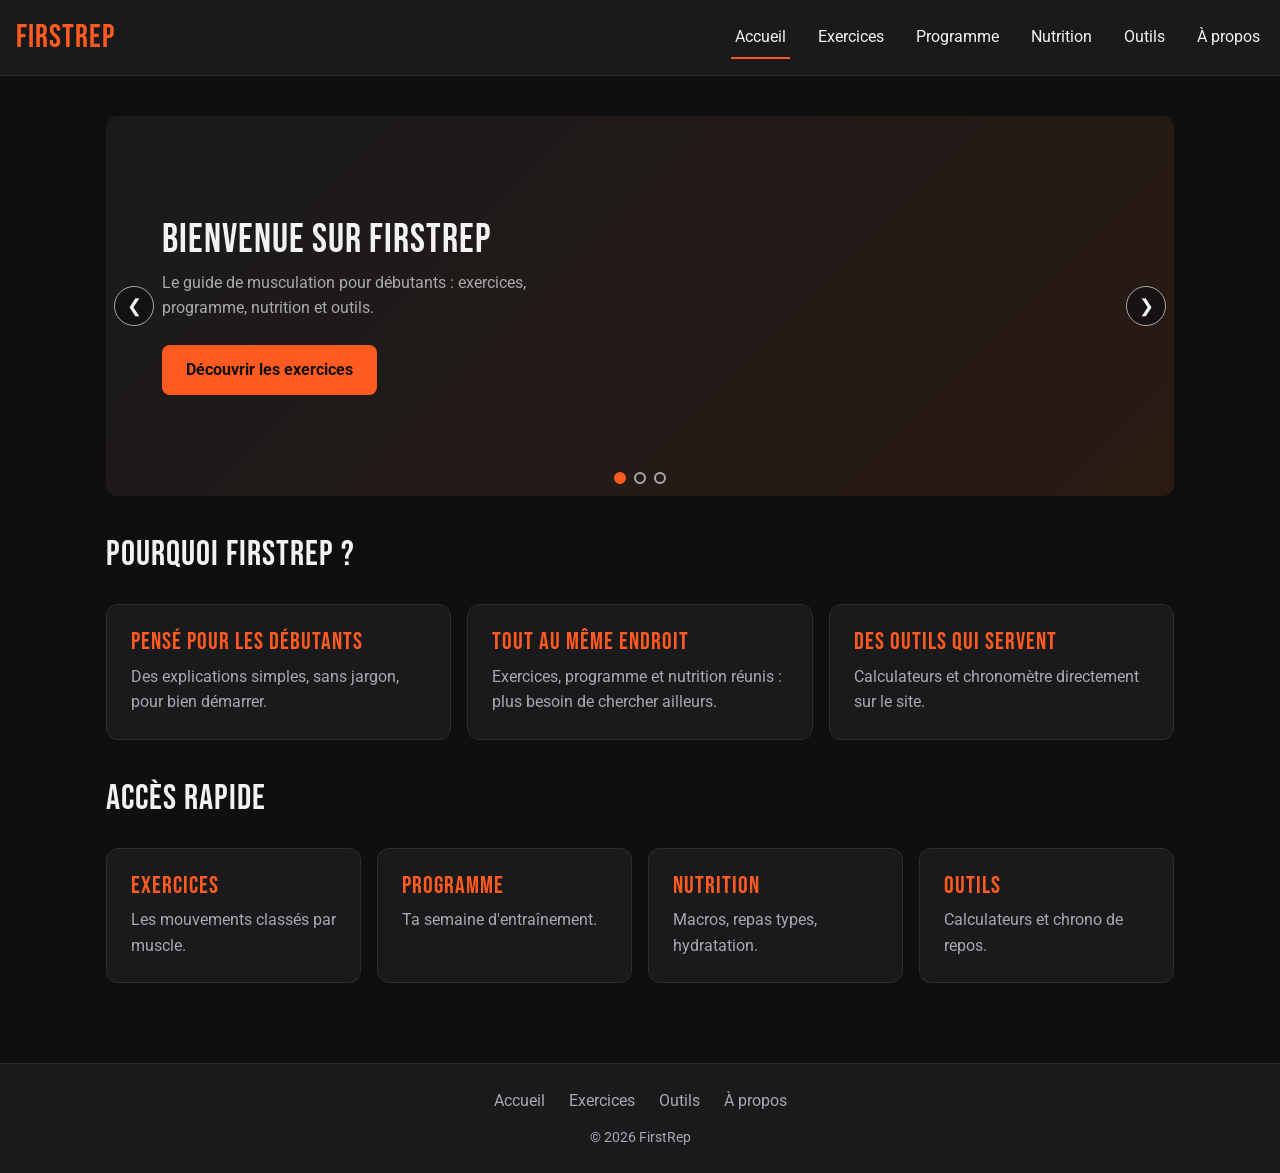
==== index.html @ 17fb89cc "changement" ====
<!DOCTYPE html>
<html lang="fr">
<head>
  <meta charset="UTF-8">
  <meta name="viewport" content="width=device-width, initial-scale=1.0">
  <meta name="description" content="FirstRep : le guide de musculation pour débutants (exercices, programme, nutrition, outils).">
  <title>FirstRep – Accueil</title>

  <link rel="preconnect" href="https://fonts.googleapis.com">
  <link rel="preconnect" href="https://fonts.gstatic.com" crossorigin>
  <link href="https://fonts.googleapis.com/css2?family=Bebas+Neue&family=Roboto:wght@400;700&display=swap" rel="stylesheet">

  <link rel="stylesheet" href="css/styles.css">
  <script src="js/menu.js" defer></script>
  <script src="js/carrousel.js" defer></script>
</head>
<body>

  <header class="site-header">
    <a class="logo" href="index.html">FirstRep</a>
    <button class="burger" type="button" aria-label="Ouvrir le menu" aria-expanded="false" aria-controls="menu-principal">☰</button>
    <nav id="menu-principal" class="nav-principale" aria-label="Navigation principale">
      <ul>
        <li><a href="index.html" aria-current="page">Accueil</a></li>
        <li><a href="pages/exercices.html">Exercices</a></li>
        <li><a href="pages/programme.html">Programme</a></li>
        <li><a href="pages/nutrition.html">Nutrition</a></li>
        <li><a href="pages/outils.html">Outils</a></li>
        <li><a href="pages/apropos.html">À propos</a></li>
      </ul>
    </nav>
  </header>

  <main>

    <div class="carrousel" role="region" aria-roledescription="carrousel" aria-label="Présentation de FirstRep">
      <div class="slides">
        <article class="slide actif">
          <h1>Bienvenue sur FirstRep</h1>
          <p>Le guide de musculation pour débutants : exercices, programme, nutrition et outils.</p>
          <a class="bouton" href="pages/exercices.html">Découvrir les exercices</a>
        </article>
        <article class="slide">
          <h2>Un programme clair</h2>
          <p>Un planning simple sur la semaine pour progresser sans te perdre.</p>
          <a class="bouton" href="pages/programme.html">Voir le programme</a>
        </article>
        <article class="slide">
          <h2>Des outils pratiques</h2>
          <p>Calcule ton IMC, estime tes besoins en calories et chronomètre tes temps de repos.</p>
          <a class="bouton" href="pages/outils.html">Ouvrir les outils</a>
        </article>
      </div>
      <button class="carrousel-btn precedent" type="button" aria-label="Diapositive précédente">&#10094;</button>
      <button class="carrousel-btn suivant" type="button" aria-label="Diapositive suivante">&#10095;</button>
      <div class="points"></div>
    </div>

    <section class="bloc">
      <h2>Pourquoi FirstRep ?</h2>
      <div class="cartes cartes-3">
        <article class="carte">
          <h3>Pensé pour les débutants</h3>
          <p>Des explications simples, sans jargon, pour bien démarrer.</p>
        </article>
        <article class="carte">
          <h3>Tout au même endroit</h3>
          <p>Exercices, programme et nutrition réunis : plus besoin de chercher ailleurs.</p>
        </article>
        <article class="carte">
          <h3>Des outils qui servent</h3>
          <p>Calculateurs et chronomètre directement sur le site.</p>
        </article>
      </div>
    </section>

    <section class="bloc">
      <h2>Accès rapide</h2>
      <div class="cartes cartes-4">
        <a class="carte carte-lien" href="pages/exercices.html">
          <h3>Exercices</h3>
          <p>Les mouvements classés par muscle.</p>
        </a>
        <a class="carte carte-lien" href="pages/programme.html">
          <h3>Programme</h3>
          <p>Ta semaine d'entraînement.</p>
        </a>
        <a class="carte carte-lien" href="pages/nutrition.html">
          <h3>Nutrition</h3>
          <p>Macros, repas types, hydratation.</p>
        </a>
        <a class="carte carte-lien" href="pages/outils.html">
          <h3>Outils</h3>
          <p>Calculateurs et chrono de repos.</p>
        </a>
      </div>
    </section>

  </main>

  <footer class="site-footer">
    <nav aria-label="Navigation du pied de page">
      <ul>
        <li><a href="index.html">Accueil</a></li>
        <li><a href="pages/exercices.html">Exercices</a></li>
        <li><a href="pages/outils.html">Outils</a></li>
        <li><a href="pages/apropos.html">À propos</a></li>
      </ul>
    </nav>
    <p>© 2026 FirstRep</p>
  </footer>

</body>
</html>
---- css/styles.css ----
/* ===== Variables (charte graphique) ===== */
:root {
  --fond: #0F0F10;
  --fond-2: #1A1A1D;
  --accent: #FF5A1F;
  --accent-hover: #FF7A45;
  --texte: #F2F2F0;
  --texte-2: #A8A8AD;
  --succes: #2ECC71;
  --erreur: #FF4D4F;

  --police-titre: "Bebas Neue", Impact, sans-serif;
  --police-texte: "Roboto", Arial, sans-serif;

  --rayon: 12px;
  --largeur-max: 1100px;
}

/* ===== Base ===== */
*, *::before, *::after {
  box-sizing: border-box;
}

body {
  margin: 0;
  min-height: 100vh;
  display: flex;
  flex-direction: column;
  background: var(--fond);
  color: var(--texte);
  font-family: var(--police-texte);
  font-size: 1rem;
  line-height: 1.6;
}

main {
  flex: 1;
  width: 100%;
  max-width: var(--largeur-max);
  margin: 0 auto;
  padding: 40px 16px;
}

h1, h2, h3 {
  font-family: var(--police-titre);
  font-weight: 400;
  letter-spacing: 1px;
  line-height: 1.1;
}

h1 { font-size: 2.5rem; }
h2 { font-size: 1.8rem; }

a { color: var(--accent); }
a:hover { color: var(--accent-hover); }

/* ===== Header ===== */
.site-header {
  position: sticky;
  top: 0;
  z-index: 100;
  display: flex;
  flex-wrap: wrap;
  align-items: center;
  justify-content: space-between;
  padding: 12px 16px;
  background: var(--fond-2);
  border-bottom: 1px solid #2c2c31;
}

.logo {
  font-family: var(--police-titre);
  font-size: 2rem;
  letter-spacing: 1px;
  color: var(--accent);
  text-decoration: none;
}

.burger {
  padding: 4px 12px;
  background: none;
  border: 1px solid var(--texte-2);
  border-radius: 8px;
  color: var(--texte);
  font-size: 1.5rem;
  cursor: pointer;
}

.burger:hover {
  border-color: var(--accent);
  color: var(--accent);
}

/* ===== Navigation (mobile : cachée jusqu'au clic sur le burger) ===== */
.nav-principale {
  display: none;
  flex-basis: 100%;
}

.nav-principale.ouvert {
  display: block;
}

.nav-principale ul {
  margin: 12px 0 0;
  padding: 0;
  list-style: none;
  display: flex;
  flex-direction: column;
  gap: 4px;
}

.nav-principale a {
  display: block;
  padding: 8px 4px;
  color: var(--texte);
  text-decoration: none;
  border-bottom: 2px solid transparent;
}

.nav-principale a:hover,
.nav-principale a[aria-current="page"] {
  border-bottom-color: var(--accent);
}

/* ===== Footer ===== */
.site-footer {
  padding: 24px 16px;
  background: var(--fond-2);
  border-top: 1px solid #2c2c31;
  text-align: center;
  color: var(--texte-2);
}

.site-footer ul {
  margin: 0 0 12px;
  padding: 0;
  list-style: none;
  display: flex;
  flex-wrap: wrap;
  justify-content: center;
  gap: 8px 24px;
}

.site-footer a {
  color: var(--texte-2);
  text-decoration: none;
}

.site-footer a:hover {
  color: var(--accent);
}

.site-footer p {
  margin: 0;
  font-size: 0.9rem;
}

/* ===== Bureau (à partir de 768px) ===== */
@media (min-width: 768px) {
  h1 { font-size: 3.5rem; }
  h2 { font-size: 2.2rem; }

  .burger {
    display: none;
  }

  .nav-principale {
    display: block;
    flex-basis: auto;
  }

  .nav-principale ul {
    margin: 0;
    flex-direction: row;
    gap: 24px;
  }
}


/* ===== Boutons ===== */
.bouton {
  display: inline-block;
  padding: 12px 24px;
  background: var(--accent);
  color: var(--fond);
  font-weight: 700;
  text-decoration: none;
  border-radius: 8px;
  transition: transform 0.2s, background 0.2s;
}

.bouton:hover {
  background: var(--accent-hover);
  color: var(--fond);
  transform: scale(1.05);
}

/* ===== Carrousel ===== */
.carrousel {
  position: relative;
  margin-bottom: 40px;
  border-radius: var(--rayon);
  overflow: hidden;
}

.slide {
  display: none;
  flex-direction: column;
  align-items: flex-start;
  justify-content: center;
  gap: 8px;
  min-height: 320px;
  padding: 40px 56px;
  background: linear-gradient(135deg, var(--fond-2), #2a1a12);
}

.slide:nth-child(2) { background: linear-gradient(135deg, var(--fond-2), #1c1c24); }
.slide:nth-child(3) { background: linear-gradient(135deg, var(--fond-2), #12241a); }

.slide.actif {
  display: flex;
  animation: apparition 0.6s ease;
}

.slide h1, .slide h2 {
  margin: 0;
  font-size: 2.5rem;
}

.slide p {
  margin: 0 0 16px;
  max-width: 50ch;
  color: var(--texte-2);
}

@keyframes apparition {
  from { opacity: 0; transform: translateY(10px); }
  to   { opacity: 1; transform: translateY(0); }
}

.carrousel-btn {
  position: absolute;
  top: 50%;
  transform: translateY(-50%);
  width: 40px;
  height: 40px;
  background: rgba(15, 15, 16, 0.7);
  border: 1px solid var(--texte-2);
  border-radius: 50%;
  color: var(--texte);
  font-size: 1.1rem;
  cursor: pointer;
}

.carrousel-btn:hover {
  border-color: var(--accent);
  color: var(--accent);
}

.precedent { left: 8px; }
.suivant   { right: 8px; }

.points {
  position: absolute;
  bottom: 12px;
  left: 0;
  right: 0;
  display: flex;
  justify-content: center;
  gap: 8px;
}

.point {
  width: 12px;
  height: 12px;
  padding: 0;
  background: transparent;
  border: 2px solid var(--texte-2);
  border-radius: 50%;
  cursor: pointer;
}

.point.actif {
  background: var(--accent);
  border-color: var(--accent);
}

/* ===== Blocs et cartes ===== */
.bloc {
  margin-bottom: 40px;
}

.cartes {
  display: grid;
  gap: 16px;
  grid-template-columns: 1fr;
}

.carte {
  padding: 24px;
  background: var(--fond-2);
  border: 1px solid #2c2c31;
  border-radius: var(--rayon);
  transition: transform 0.2s, border-color 0.2s;
}

.carte h3 {
  margin: 0 0 8px;
  font-size: 1.5rem;
  color: var(--accent);
}

.carte p {
  margin: 0;
  color: var(--texte-2);
}

.carte-lien {
  display: block;
  color: var(--texte);
  text-decoration: none;
}

.carte-lien:hover {
  color: var(--texte);
}

.carte:hover {
  transform: translateY(-4px);
  border-color: var(--accent);
}

@media (prefers-reduced-motion: reduce) {
  .slide.actif { animation: none; }
  .bouton, .carte { transition: none; }
}

/* ===== Tablette et bureau ===== */
@media (min-width: 768px) {
  .cartes-3 { grid-template-columns: repeat(3, 1fr); }
  .cartes-4 { grid-template-columns: repeat(2, 1fr); }
}

@media (min-width: 1024px) {
  .cartes-4 { grid-template-columns: repeat(4, 1fr); }
  .slide { min-height: 380px; }
}




/* ===== Page Exercices ===== */
.intro {
  max-width: 60ch;
  color: var(--texte-2);
}

.filtres {
  display: flex;
  flex-wrap: wrap;
  gap: 8px;
  margin-bottom: 16px;
}

.filtre {
  padding: 8px 16px;
  background: var(--fond-2);
  border: 1px solid #2c2c31;
  border-radius: 999px;
  color: var(--texte);
  font-family: var(--police-texte);
  font-size: 0.95rem;
  cursor: pointer;
  transition: background 0.2s, border-color 0.2s;
}

.filtre:hover {
  border-color: var(--accent);
}

.filtre.actif {
  background: var(--accent);
  border-color: var(--accent);
  color: var(--fond);
  font-weight: 700;
}

.compteur {
  margin: 0 0 16px;
  color: var(--texte-2);
  font-size: 0.9rem;
}

.carte[hidden] {
  display: none;
}

.badge {
  display: inline-block;
  margin-bottom: 8px;
  padding: 2px 10px;
  border: 1px solid var(--accent);
  border-radius: 999px;
  color: var(--accent);
  font-size: 0.8rem;
}

/* ===== Tableaux ===== */
.tableau-conteneur {
  overflow-x: auto;
  border: 1px solid #2c2c31;
  border-radius: var(--rayon);
}

table {
  width: 100%;
  min-width: 480px;
  border-collapse: collapse;
}

caption {
  padding: 12px;
  color: var(--texte-2);
  font-size: 0.9rem;
  text-align: left;
}

th, td {
  padding: 12px 16px;
  text-align: left;
}

thead th {
  background: var(--accent);
  color: var(--fond);
}

tbody tr:nth-child(even) {
  background: var(--fond-2);
}

tbody th {
  font-weight: 400;
}

.note {
  margin-top: 16px;
  color: var(--texte-2);
  font-size: 0.9rem;
}

@media (min-width: 768px) {
  .cartes-liste { grid-template-columns: repeat(2, 1fr); }
}

@media (min-width: 1024px) {
  .cartes-liste { grid-template-columns: repeat(3, 1fr); }
}
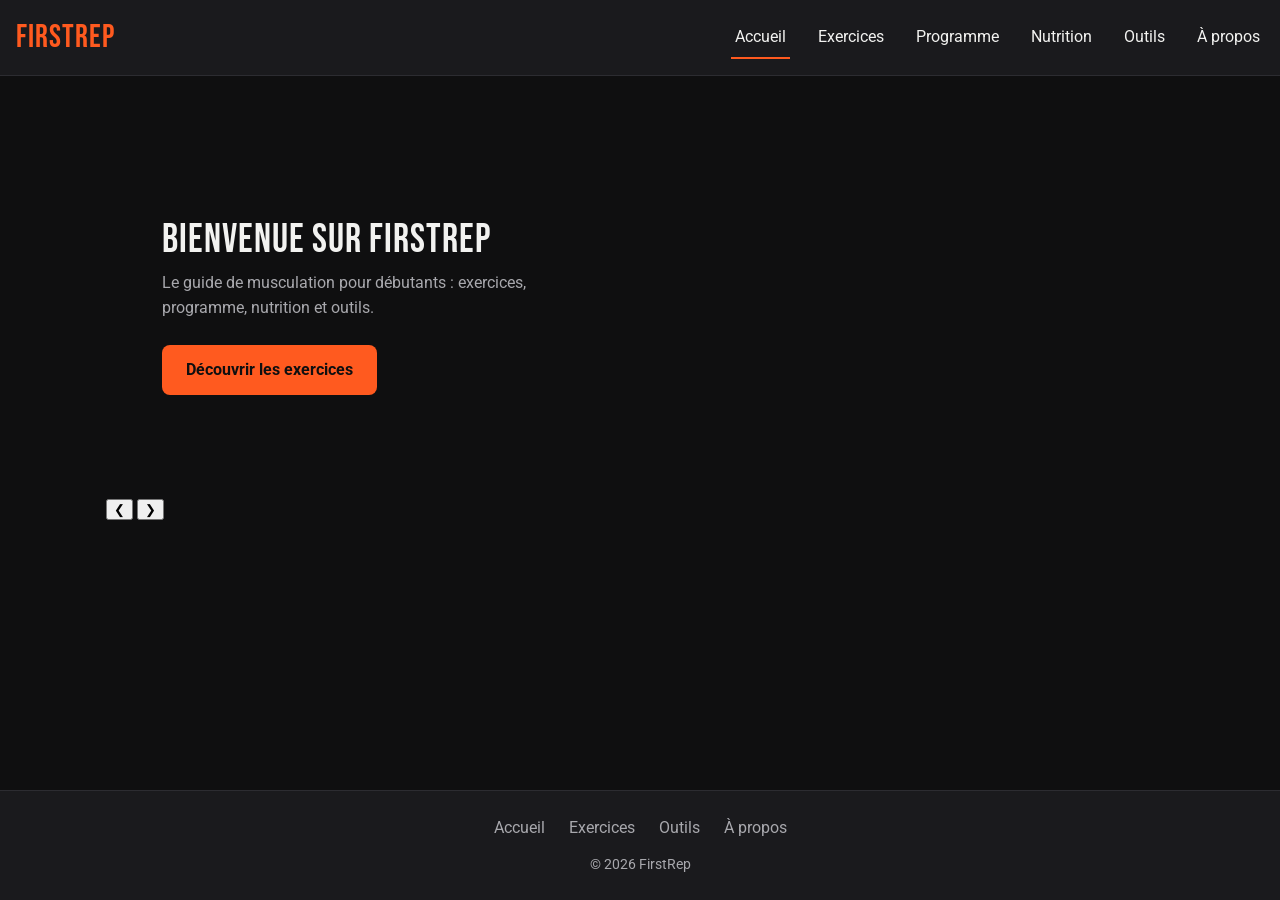
==== commit a1c9e9f4: "suite" ====
--- a/index.html
+++ b/index.html
@@ -18,7 +18,7 @@
 
   <header class="site-header">
     <a class="logo" href="index.html">FirstRep</a>
-    <button class="burger" type="button" aria-label="Ouvrir le menu" aria-expanded="false" aria-controls="menu-principal">☰</button>
+    <button class="burger" type="button"  aria-controls="menu-principal">☰</button>
     <nav id="menu-principal" class="nav-principale" aria-label="Navigation principale">
       <ul>
         <li><a href="index.html" aria-current="page">Accueil</a></li>
@@ -56,45 +56,7 @@
       <div class="points"></div>
     </div>
 
-    <section class="bloc">
-      <h2>Pourquoi FirstRep ?</h2>
-      <div class="cartes cartes-3">
-        <article class="carte">
-          <h3>Pensé pour les débutants</h3>
-          <p>Des explications simples, sans jargon, pour bien démarrer.</p>
-        </article>
-        <article class="carte">
-          <h3>Tout au même endroit</h3>
-          <p>Exercices, programme et nutrition réunis : plus besoin de chercher ailleurs.</p>
-        </article>
-        <article class="carte">
-          <h3>Des outils qui servent</h3>
-          <p>Calculateurs et chronomètre directement sur le site.</p>
-        </article>
-      </div>
-    </section>
 
-    <section class="bloc">
-      <h2>Accès rapide</h2>
-      <div class="cartes cartes-4">
-        <a class="carte carte-lien" href="pages/exercices.html">
-          <h3>Exercices</h3>
-          <p>Les mouvements classés par muscle.</p>
-        </a>
-        <a class="carte carte-lien" href="pages/programme.html">
-          <h3>Programme</h3>
-          <p>Ta semaine d'entraînement.</p>
-        </a>
-        <a class="carte carte-lien" href="pages/nutrition.html">
-          <h3>Nutrition</h3>
-          <p>Macros, repas types, hydratation.</p>
-        </a>
-        <a class="carte carte-lien" href="pages/outils.html">
-          <h3>Outils</h3>
-          <p>Calculateurs et chrono de repos.</p>
-        </a>
-      </div>
-    </section>
 
   </main>
 
--- a/css/styles.css
+++ b/css/styles.css
@@ -197,12 +197,7 @@
 }
 
 /* ===== Carrousel ===== */
-.carrousel {
-  position: relative;
-  margin-bottom: 40px;
-  border-radius: var(--rayon);
-  overflow: hidden;
-}
+
 
 .slide {
   display: none;
@@ -212,11 +207,8 @@
   gap: 8px;
   min-height: 320px;
   padding: 40px 56px;
-  background: linear-gradient(135deg, var(--fond-2), #2a1a12);
-}
-
-.slide:nth-child(2) { background: linear-gradient(135deg, var(--fond-2), #1c1c24); }
-.slide:nth-child(3) { background: linear-gradient(135deg, var(--fond-2), #12241a); }
+
+}
 
 .slide.actif {
   display: flex;
@@ -239,24 +231,9 @@
   to   { opacity: 1; transform: translateY(0); }
 }
 
-.carrousel-btn {
-  position: absolute;
-  top: 50%;
-  transform: translateY(-50%);
-  width: 40px;
-  height: 40px;
-  background: rgba(15, 15, 16, 0.7);
-  border: 1px solid var(--texte-2);
-  border-radius: 50%;
-  color: var(--texte);
-  font-size: 1.1rem;
-  cursor: pointer;
-}
-
-.carrousel-btn:hover {
-  border-color: var(--accent);
-  color: var(--accent);
-}
+
+
+
 
 .precedent { left: 8px; }
 .suivant   { right: 8px; }
@@ -349,111 +326,3 @@
 
 
 
-
-/* ===== Page Exercices ===== */
-.intro {
-  max-width: 60ch;
-  color: var(--texte-2);
-}
-
-.filtres {
-  display: flex;
-  flex-wrap: wrap;
-  gap: 8px;
-  margin-bottom: 16px;
-}
-
-.filtre {
-  padding: 8px 16px;
-  background: var(--fond-2);
-  border: 1px solid #2c2c31;
-  border-radius: 999px;
-  color: var(--texte);
-  font-family: var(--police-texte);
-  font-size: 0.95rem;
-  cursor: pointer;
-  transition: background 0.2s, border-color 0.2s;
-}
-
-.filtre:hover {
-  border-color: var(--accent);
-}
-
-.filtre.actif {
-  background: var(--accent);
-  border-color: var(--accent);
-  color: var(--fond);
-  font-weight: 700;
-}
-
-.compteur {
-  margin: 0 0 16px;
-  color: var(--texte-2);
-  font-size: 0.9rem;
-}
-
-.carte[hidden] {
-  display: none;
-}
-
-.badge {
-  display: inline-block;
-  margin-bottom: 8px;
-  padding: 2px 10px;
-  border: 1px solid var(--accent);
-  border-radius: 999px;
-  color: var(--accent);
-  font-size: 0.8rem;
-}
-
-/* ===== Tableaux ===== */
-.tableau-conteneur {
-  overflow-x: auto;
-  border: 1px solid #2c2c31;
-  border-radius: var(--rayon);
-}
-
-table {
-  width: 100%;
-  min-width: 480px;
-  border-collapse: collapse;
-}
-
-caption {
-  padding: 12px;
-  color: var(--texte-2);
-  font-size: 0.9rem;
-  text-align: left;
-}
-
-th, td {
-  padding: 12px 16px;
-  text-align: left;
-}
-
-thead th {
-  background: var(--accent);
-  color: var(--fond);
-}
-
-tbody tr:nth-child(even) {
-  background: var(--fond-2);
-}
-
-tbody th {
-  font-weight: 400;
-}
-
-.note {
-  margin-top: 16px;
-  color: var(--texte-2);
-  font-size: 0.9rem;
-}
-
-@media (min-width: 768px) {
-  .cartes-liste { grid-template-columns: repeat(2, 1fr); }
-}
-
-@media (min-width: 1024px) {
-  .cartes-liste { grid-template-columns: repeat(3, 1fr); }
-}
